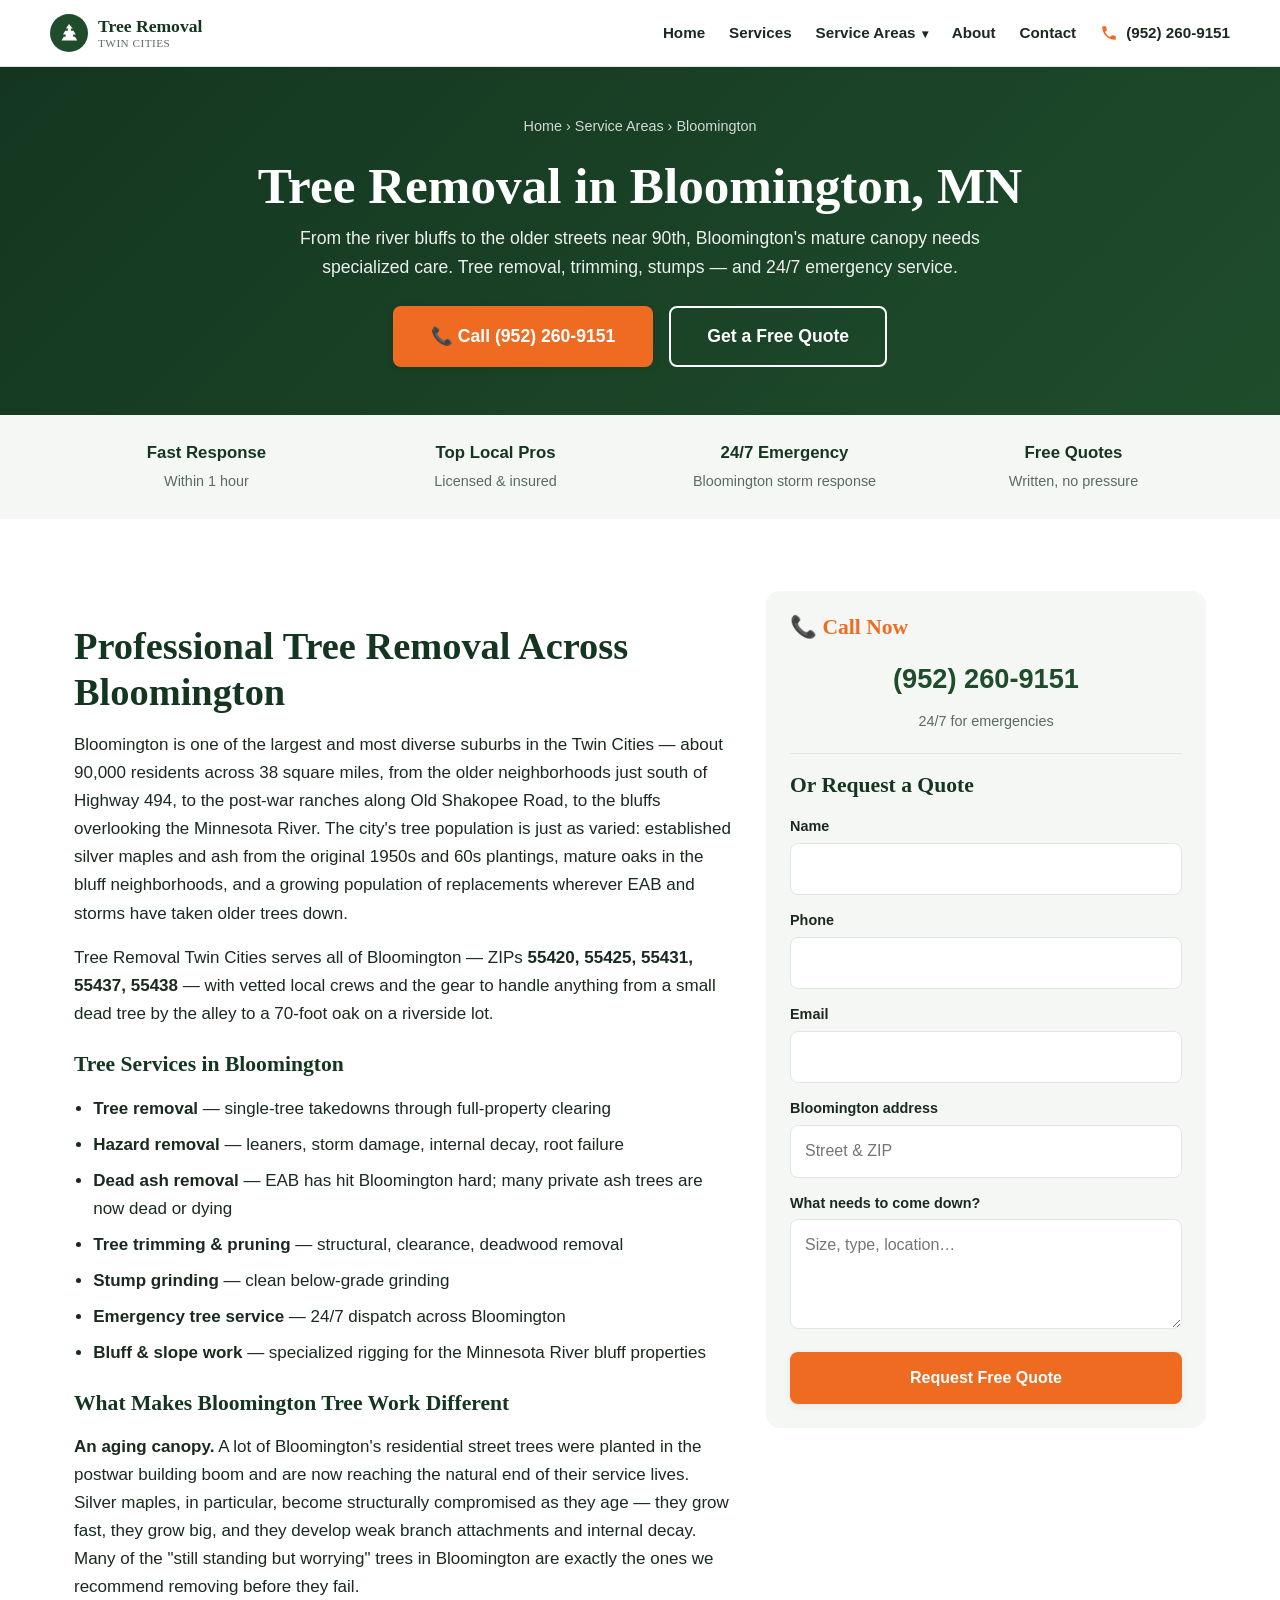
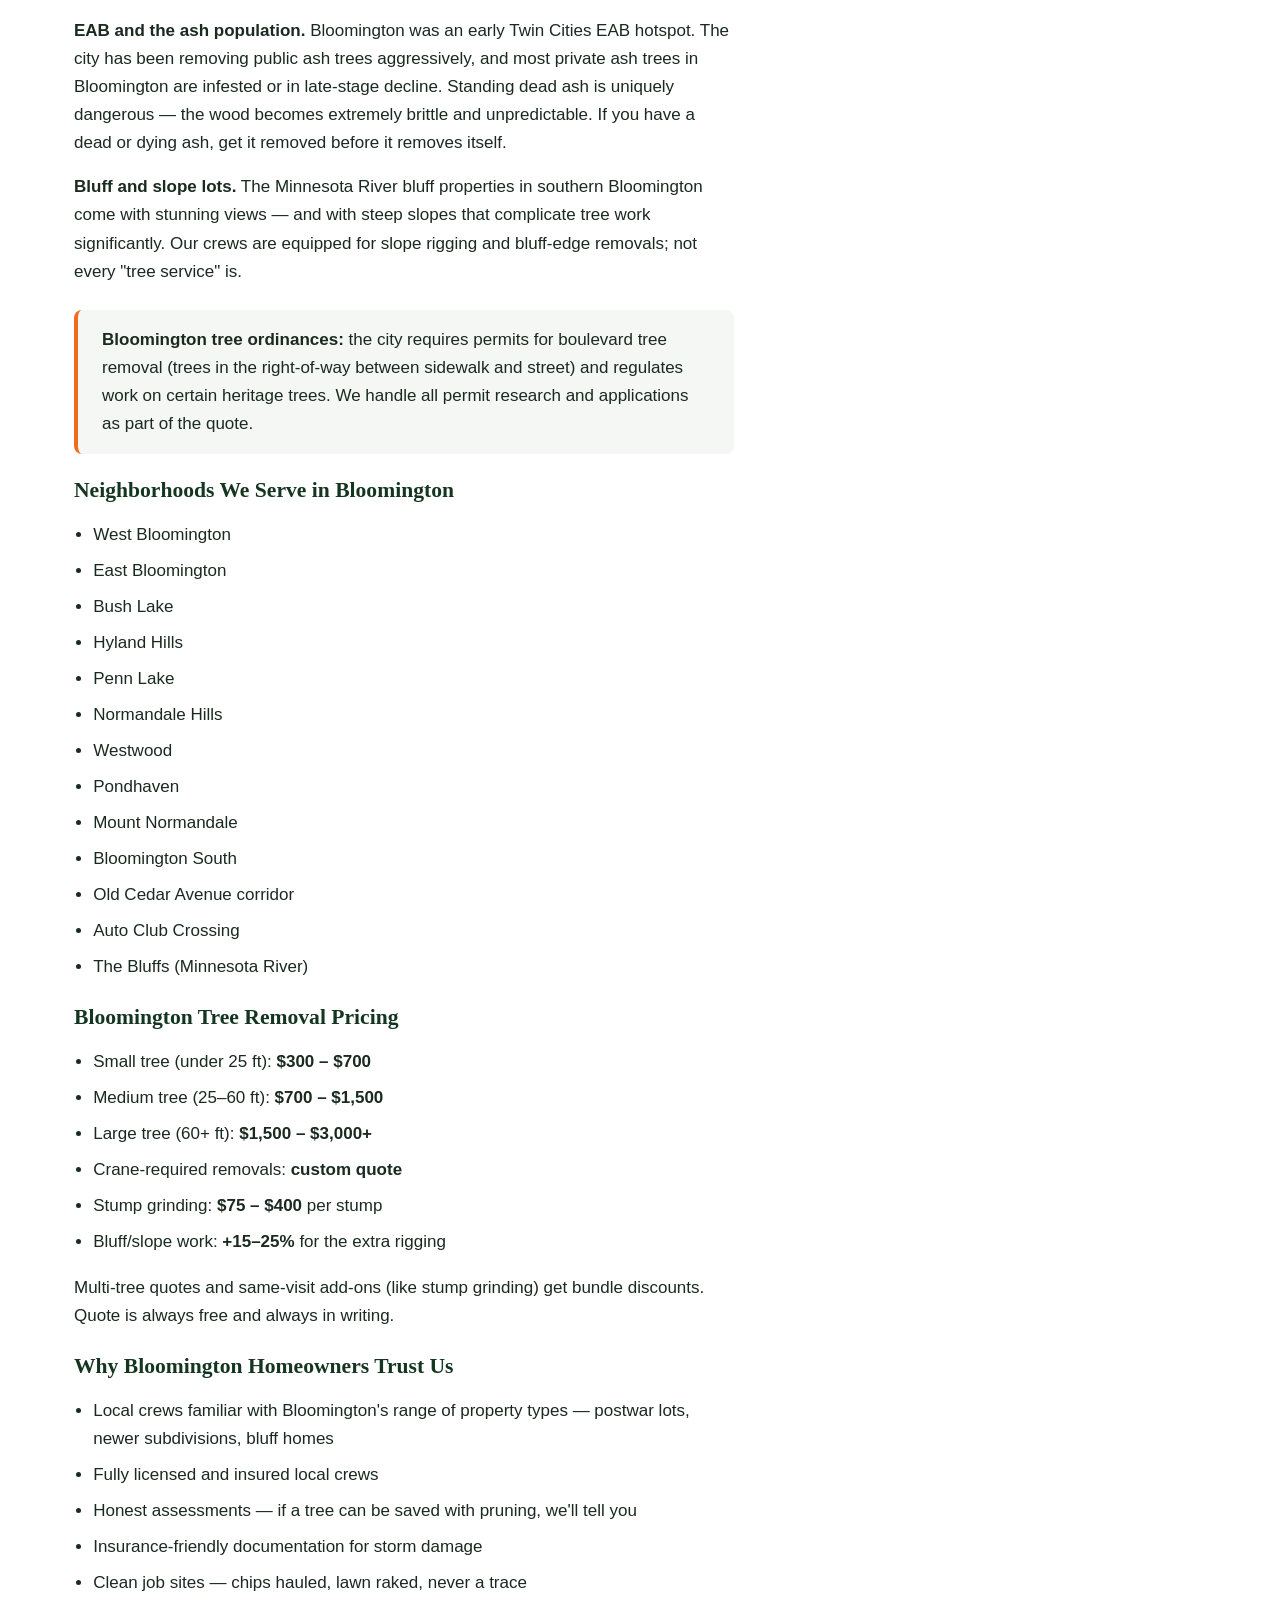
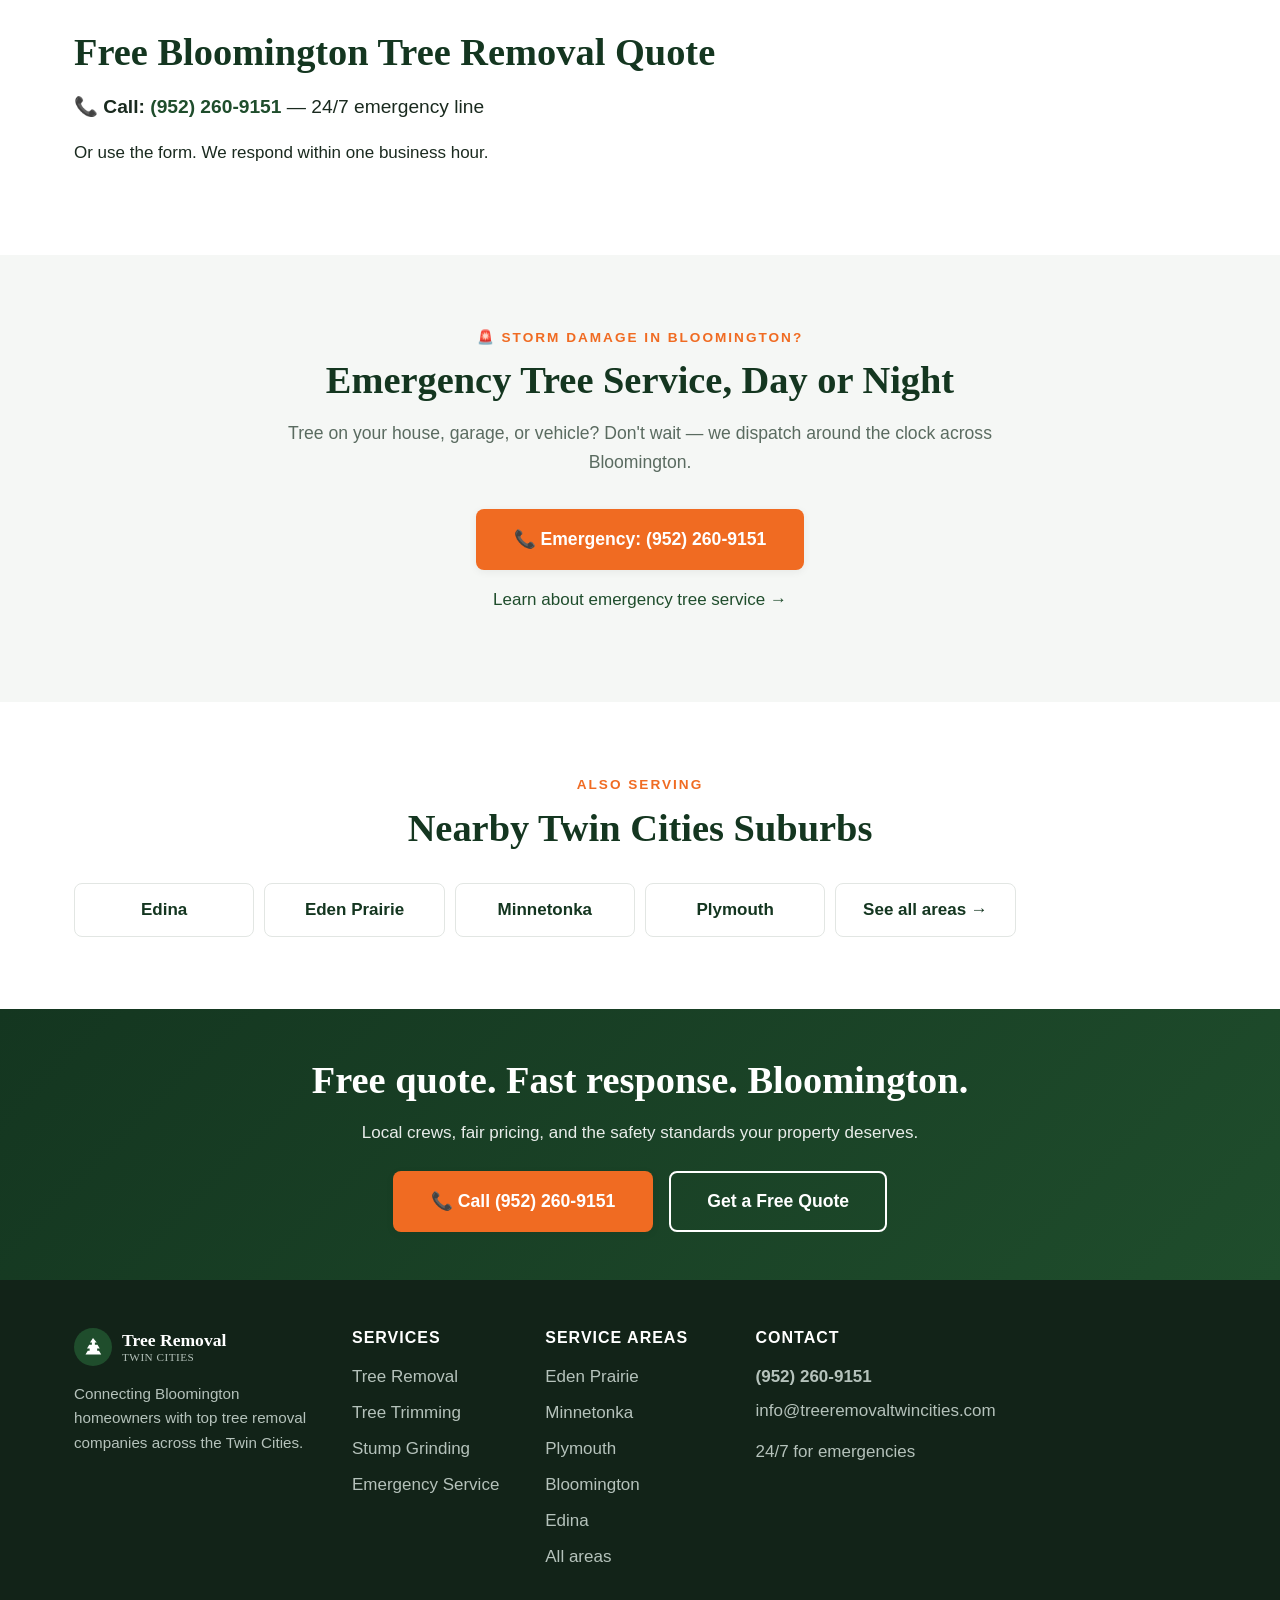
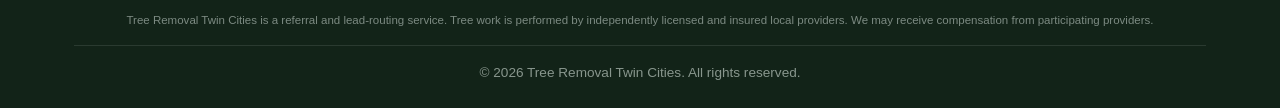
==== bloomington-tree-removal/index.html @ 9c68eae3 "Add files via upload" ====
<!DOCTYPE html>
<html lang="en">
<head>
<meta charset="UTF-8">
<meta name="viewport" content="width=device-width, initial-scale=1.0">
<title>Tree Removal Bloomington, MN | Top Local Pros | Free Quotes</title>
<meta name="description" content="Tree removal in Bloomington, MN. Mature canopy specialists serving West Bloomington, East Bloomington, and the river bluffs. 24/7 emergency. Free quotes (952) 260-9151.">
<link rel="canonical" href="https://treeremovaltwincities.com/bloomington-tree-removal/">
<meta name="theme-color" content="#1f4d2c">
<meta property="og:title" content="Tree Removal Bloomington, MN | Tree Removal Twin Cities">
<meta property="og:description" content="Bloomington tree removal, trimming, stump grinding. 24/7 emergency response. Free quotes.">
<meta property="og:type" content="website">
<meta property="og:url" content="https://treeremovaltwincities.com/bloomington-tree-removal/">
<link rel="icon" type="image/svg+xml" href="data:image/svg+xml,%3Csvg xmlns='http://www.w3.org/2000/svg' viewBox='0 0 32 32'%3E%3Crect width='32' height='32' rx='6' fill='%231f4d2c'/%3E%3Cpath fill='white' d='M16 5l-4 6h2v3h-3l-3 5h3v3h-2l-3 5h22l-3-5h-2v-3h3l-3-5h-3v-3h2z'/%3E%3C/svg%3E">
<link rel="stylesheet" href="../styles.css">
<script type="application/ld+json">
{
  "@context": "https://schema.org",
  "@type": "LocalBusiness",
  "name": "Tree Removal Twin Cities — Bloomington",
  "url": "https://treeremovaltwincities.com/bloomington-tree-removal/",
  "telephone": "+1-952-260-9151",
  "priceRange": "$$",
  "areaServed": { "@type": "City", "name": "Bloomington", "containedInPlace": { "@type": "State", "name": "Minnesota" } },
  "address": { "@type": "PostalAddress", "addressLocality": "Bloomington", "addressRegion": "MN", "addressCountry": "US" }
}
</script>
</head>
<body>

<header class="site-header">
  <div class="container header-inner">
    <a href="../index.html" class="logo">
      <span class="logo-mark" aria-hidden="true"><svg viewBox="0 0 32 32"><path d="M16 4l-4 6h2.5v3h-3.5l-3 5h3.5v3h-2.5l-3 5h21l-3-5h-2.5v-3h3.5l-3-5h-3.5v-3h2.5z"/></svg></span>
      <span class="logo-text">Tree Removal<br><small>TWIN CITIES</small></span>
    </a>
    <button class="nav-toggle" aria-label="Toggle menu" aria-expanded="false"><span></span><span></span><span></span></button>
    <nav class="main-nav" aria-label="Main">
      <ul>
        <li><a href="../index.html">Home</a></li>
        <li><a href="../services.html">Services</a></li>
        <li class="has-dropdown">
          <a href="../service-areas.html">Service Areas <span class="dropdown-arrow" aria-hidden="true">&#9662;</span></a>
          <ul class="dropdown-menu">
            <li><a href="../eden-prairie-tree-removal/">Eden Prairie</a></li>
            <li><a href="../minnetonka-tree-removal/">Minnetonka</a></li>
            <li><a href="../plymouth-tree-removal/">Plymouth</a></li>
            <li><a href="../bloomington-tree-removal/">Bloomington</a></li>
            <li><a href="../edina-tree-removal/">Edina</a></li>
            <li><a href="../service-areas.html">Greater Twin Cities &rsaquo;</a></li>
          </ul>
        </li>
        <li><a href="../about.html">About</a></li>
        <li><a href="../contact.html">Contact</a></li>
      </ul>
      <a href="tel:+19522609151" class="header-phone">
        <svg viewBox="0 0 24 24"><path d="M20 15.5c-1.25 0-2.45-.2-3.57-.57a1 1 0 0 0-1.02.24l-2.2 2.2a15.05 15.05 0 0 1-6.59-6.59l2.2-2.2a1 1 0 0 0 .25-1.02A11.36 11.36 0 0 1 8.5 4a1 1 0 0 0-1-1H4a1 1 0 0 0-1 1c0 9.39 7.61 17 17 17a1 1 0 0 0 1-1v-3.5a1 1 0 0 0-1-1z"/></svg>
        <span>(952) 260-9151</span>
      </a>
    </nav>
  </div>
</header>

<section class="page-hero">
  <div class="container">
    <nav class="breadcrumbs" aria-label="Breadcrumb">
      <a href="../index.html">Home</a> &rsaquo; <a href="../service-areas.html">Service Areas</a> &rsaquo; <span>Bloomington</span>
    </nav>
    <h1>Tree Removal in Bloomington, MN</h1>
    <p>From the river bluffs to the older streets near 90th, Bloomington's mature canopy needs specialized care. Tree removal, trimming, stumps — and 24/7 emergency service.</p>
    <div class="hero-ctas" style="justify-content:center;margin-top:1.5rem;">
      <a href="tel:+19522609151" class="btn btn-primary btn-lg">📞 Call (952) 260-9151</a>
      <a href="#quote" class="btn btn-outline btn-lg" style="color:#fff;border-color:#fff;">Get a Free Quote</a>
    </div>
  </div>
</section>

<section class="trust-strip">
  <div class="container">
    <div class="trust-item"><strong>Fast Response</strong><span>Within 1 hour</span></div>
    <div class="trust-item"><strong>Top Local Pros</strong><span>Licensed &amp; insured</span></div>
    <div class="trust-item"><strong>24/7 Emergency</strong><span>Bloomington storm response</span></div>
    <div class="trust-item"><strong>Free Quotes</strong><span>Written, no pressure</span></div>
  </div>
</section>

<section>
  <div class="container">
    <div class="split">
      <article class="prose">
        <h2>Professional Tree Removal Across Bloomington</h2>
        <p>Bloomington is one of the largest and most diverse suburbs in the Twin Cities — about 90,000 residents across 38 square miles, from the older neighborhoods just south of Highway 494, to the post-war ranches along Old Shakopee Road, to the bluffs overlooking the Minnesota River. The city's tree population is just as varied: established silver maples and ash from the original 1950s and 60s plantings, mature oaks in the bluff neighborhoods, and a growing population of replacements wherever EAB and storms have taken older trees down.</p>

        <p>Tree Removal Twin Cities serves all of Bloomington — ZIPs <strong>55420, 55425, 55431, 55437, 55438</strong> — with vetted local crews and the gear to handle anything from a small dead tree by the alley to a 70-foot oak on a riverside lot.</p>

        <h3>Tree Services in Bloomington</h3>
        <ul>
          <li><strong>Tree removal</strong> — single-tree takedowns through full-property clearing</li>
          <li><strong>Hazard removal</strong> — leaners, storm damage, internal decay, root failure</li>
          <li><strong>Dead ash removal</strong> — EAB has hit Bloomington hard; many private ash trees are now dead or dying</li>
          <li><strong>Tree trimming &amp; pruning</strong> — structural, clearance, deadwood removal</li>
          <li><strong>Stump grinding</strong> — clean below-grade grinding</li>
          <li><strong>Emergency tree service</strong> — 24/7 dispatch across Bloomington</li>
          <li><strong>Bluff &amp; slope work</strong> — specialized rigging for the Minnesota River bluff properties</li>
        </ul>

        <h3>What Makes Bloomington Tree Work Different</h3>
        <p><strong>An aging canopy.</strong> A lot of Bloomington's residential street trees were planted in the postwar building boom and are now reaching the natural end of their service lives. Silver maples, in particular, become structurally compromised as they age — they grow fast, they grow big, and they develop weak branch attachments and internal decay. Many of the "still standing but worrying" trees in Bloomington are exactly the ones we recommend removing before they fail.</p>

        <p><strong>EAB and the ash population.</strong> Bloomington was an early Twin Cities EAB hotspot. The city has been removing public ash trees aggressively, and most private ash trees in Bloomington are infested or in late-stage decline. Standing dead ash is uniquely dangerous — the wood becomes extremely brittle and unpredictable. If you have a dead or dying ash, get it removed before it removes itself.</p>

        <p><strong>Bluff and slope lots.</strong> The Minnesota River bluff properties in southern Bloomington come with stunning views — and with steep slopes that complicate tree work significantly. Our crews are equipped for slope rigging and bluff-edge removals; not every "tree service" is.</p>

        <div class="callout">
          <strong>Bloomington tree ordinances:</strong> the city requires permits for boulevard tree removal (trees in the right-of-way between sidewalk and street) and regulates work on certain heritage trees. We handle all permit research and applications as part of the quote.
        </div>

        <h3>Neighborhoods We Serve in Bloomington</h3>
        <ul>
          <li>West Bloomington</li>
          <li>East Bloomington</li>
          <li>Bush Lake</li>
          <li>Hyland Hills</li>
          <li>Penn Lake</li>
          <li>Normandale Hills</li>
          <li>Westwood</li>
          <li>Pondhaven</li>
          <li>Mount Normandale</li>
          <li>Bloomington South</li>
          <li>Old Cedar Avenue corridor</li>
          <li>Auto Club Crossing</li>
          <li>The Bluffs (Minnesota River)</li>
        </ul>

        <h3>Bloomington Tree Removal Pricing</h3>
        <ul>
          <li>Small tree (under 25 ft): <strong>$300 – $700</strong></li>
          <li>Medium tree (25–60 ft): <strong>$700 – $1,500</strong></li>
          <li>Large tree (60+ ft): <strong>$1,500 – $3,000+</strong></li>
          <li>Crane-required removals: <strong>custom quote</strong></li>
          <li>Stump grinding: <strong>$75 – $400</strong> per stump</li>
          <li>Bluff/slope work: <strong>+15–25%</strong> for the extra rigging</li>
        </ul>
        <p>Multi-tree quotes and same-visit add-ons (like stump grinding) get bundle discounts. Quote is always free and always in writing.</p>

        <h3>Why Bloomington Homeowners Trust Us</h3>
        <ul>
          <li>Local crews familiar with Bloomington's range of property types — postwar lots, newer subdivisions, bluff homes</li>
          <li>Fully licensed and insured local crews</li>
          <li>Honest assessments — if a tree can be saved with pruning, we'll tell you</li>
          <li>Insurance-friendly documentation for storm damage</li>
          <li>Clean job sites — chips hauled, lawn raked, never a trace</li>
        </ul>

        <h2>Free Bloomington Tree Removal Quote</h2>
        <p style="font-size:1.2rem;"><strong>📞 Call: <a href="tel:+19522609151">(952) 260-9151</a></strong> — 24/7 emergency line</p>
        <p>Or use the form. We respond within one business hour.</p>
      </article>

      <aside class="sidebar" id="quote">
        <h3 style="color:var(--color-accent);margin-top:0;">📞 Call Now</h3>
        <p style="font-size:1.7rem;font-weight:800;text-align:center;margin:0.5rem 0;"><a href="tel:+19522609151">(952) 260-9151</a></p>
        <p style="color:var(--color-text-muted);font-size:0.9rem;text-align:center;margin-bottom:1.2rem;">24/7 for emergencies</p>
        <hr style="border:none;border-top:1px solid var(--color-border);margin-bottom:1.2rem;">
        <h3>Or Request a Quote</h3>
        <form data-lead-form action="https://formspree.io/f/mykvgkoo" method="POST" novalidate>
          <input type="hidden" name="city" value="Bloomington">
          <input type="hidden" name="service_page" value="Bloomington Tree Removal">
          <div class="form-row"><label for="s-name">Name</label><input id="s-name" name="name" type="text" required></div>
          <div class="form-row"><label for="s-phone">Phone</label><input id="s-phone" name="phone" type="tel" required></div>
          <div class="form-row"><label for="s-email">Email</label><input id="s-email" name="email" type="email" required></div>
          <div class="form-row"><label for="s-address">Bloomington address</label><input id="s-address" name="address" type="text" placeholder="Street &amp; ZIP"></div>
          <div class="form-row"><label for="s-details">What needs to come down?</label><textarea id="s-details" name="details" placeholder="Size, type, location…"></textarea></div>
          <button type="submit" class="btn btn-primary" style="width:100%;">Request Free Quote</button>
        </form>
      </aside>
    </div>
  </div>
</section>

<section class="section-alt">
  <div class="container">
    <div class="section-head">
      <div class="eyebrow">🚨 Storm Damage in Bloomington?</div>
      <h2>Emergency Tree Service, Day or Night</h2>
      <p>Tree on your house, garage, or vehicle? Don't wait — we dispatch around the clock across Bloomington.</p>
    </div>
    <p class="text-center">
      <a href="tel:+19522609151" class="btn btn-primary btn-lg">📞 Emergency: (952) 260-9151</a>
    </p>
    <p class="text-center" style="margin-top:1rem;"><a href="../emergency-tree-service.html">Learn about emergency tree service →</a></p>
  </div>
</section>

<section>
  <div class="container">
    <div class="section-head">
      <div class="eyebrow">Also Serving</div>
      <h2>Nearby Twin Cities Suburbs</h2>
    </div>
    <ul class="areas-list">
      <li><a href="../edina-tree-removal/" style="color:inherit;text-decoration:none;display:block;">Edina</a></li>
      <li><a href="../eden-prairie-tree-removal/" style="color:inherit;text-decoration:none;display:block;">Eden Prairie</a></li>
      <li><a href="../minnetonka-tree-removal/" style="color:inherit;text-decoration:none;display:block;">Minnetonka</a></li>
      <li><a href="../plymouth-tree-removal/" style="color:inherit;text-decoration:none;display:block;">Plymouth</a></li>
      <li><a href="../service-areas.html" style="color:inherit;text-decoration:none;display:block;">See all areas →</a></li>
    </ul>
  </div>
</section>

<section class="cta-band">
  <div class="container">
    <h2>Free quote. Fast response. Bloomington.</h2>
    <p>Local crews, fair pricing, and the safety standards your property deserves.</p>
    <div class="hero-ctas" style="justify-content:center;">
      <a href="tel:+19522609151" class="btn btn-primary btn-lg">📞 Call (952) 260-9151</a>
      <a href="#quote" class="btn btn-outline btn-lg">Get a Free Quote</a>
    </div>
  </div>
</section>

<footer class="site-footer">
  <div class="container">
    <div class="footer-grid">
      <div>
        <a href="../index.html" class="logo">
          <span class="logo-mark" aria-hidden="true"><svg viewBox="0 0 32 32" style="width:24px;height:24px;fill:white;"><path d="M16 4l-4 6h2.5v3h-3.5l-3 5h3.5v3h-2.5l-3 5h21l-3-5h-2.5v-3h3.5l-3-5h-3.5v-3h2.5z"/></svg></span>
          <span class="logo-text">Tree Removal<br><small>TWIN CITIES</small></span>
        </a>
        <p class="footer-about">Connecting Bloomington homeowners with top tree removal companies across the Twin Cities.</p>
      </div>
      <div>
        <h4>Services</h4>
        <ul>
          <li><a href="../tree-removal.html">Tree Removal</a></li>
          <li><a href="../tree-trimming.html">Tree Trimming</a></li>
          <li><a href="../stump-grinding.html">Stump Grinding</a></li>
          <li><a href="../emergency-tree-service.html">Emergency Service</a></li>
        </ul>
      </div>
      <div>
        <h4>Service Areas</h4>
        <ul>
          <li><a href="../eden-prairie-tree-removal/">Eden Prairie</a></li>
          <li><a href="../minnetonka-tree-removal/">Minnetonka</a></li>
          <li><a href="../plymouth-tree-removal/">Plymouth</a></li>
          <li><a href="../bloomington-tree-removal/">Bloomington</a></li>
          <li><a href="../edina-tree-removal/">Edina</a></li>
          <li><a href="../service-areas.html">All areas</a></li>
        </ul>
      </div>
      <div class="footer-contact">
        <h4>Contact</h4>
        <a href="tel:+19522609151"><strong>(952) 260-9151</strong></a>
        <a href="mailto:info@treeremovaltwincities.com">info@treeremovaltwincities.com</a>
        <p style="margin-top:0.8rem;">24/7 for emergencies</p>
      </div>
    </div>
    <p style="font-size:0.72rem;color:#7c8a82;text-align:center;margin:0.5rem 0 1rem;line-height:1.5;padding:0 1rem;">Tree Removal Twin Cities is a referral and lead-routing service. Tree work is performed by independently licensed and insured local providers. We may receive compensation from participating providers.</p>
    <div class="footer-bottom">&copy; <span data-current-year></span> Tree Removal Twin Cities. All rights reserved.</div>
  </div>
</footer>

<script src="../script.js"></script>
</body>
</html>
---- styles.css ----
/* =========================================================
   Tree Removal Twin Cities — Master Stylesheet
   Mobile-first, no framework, beginner-friendly to edit
   ========================================================= */

/* ---------- 1. Design Tokens (change colors here) ---------- */
:root {
  /* Brand colors */
  --color-primary: #1f4d2c;          /* deep forest green */
  --color-primary-dark: #143620;
  --color-primary-light: #2d6a3e;
  --color-accent: #f06b22;           /* orange CTA — high-converting */
  --color-accent-dark: #d4541a;
  --color-gold: #d4a017;             /* trust / award accent */

  /* Neutrals */
  --color-bg: #ffffff;
  --color-bg-alt: #f5f7f5;
  --color-bg-dark: #122318;
  --color-text: #1a2a1f;
  --color-text-muted: #5a6b60;
  --color-border: #e2e6e3;

  /* Typography */
  --font-heading: "Georgia", "Times New Roman", serif;
  --font-body: -apple-system, BlinkMacSystemFont, "Segoe UI", Roboto, "Helvetica Neue", Arial, sans-serif;

  /* Layout */
  --container-max: 1180px;
  --radius: 8px;
  --radius-lg: 14px;
  --shadow-sm: 0 2px 8px rgba(0,0,0,0.06);
  --shadow-md: 0 6px 20px rgba(0,0,0,0.10);
  --shadow-lg: 0 12px 40px rgba(0,0,0,0.15);

  /* Spacing scale */
  --space-1: 0.5rem;
  --space-2: 1rem;
  --space-3: 1.5rem;
  --space-4: 2rem;
  --space-5: 3rem;
  --space-6: 4.5rem;
  --space-7: 6rem;
}

/* ---------- 2. Reset / base ---------- */
*, *::before, *::after { box-sizing: border-box; }
html { scroll-behavior: smooth; }
body {
  margin: 0;
  font-family: var(--font-body);
  font-size: 17px;
  line-height: 1.65;
  color: var(--color-text);
  background: var(--color-bg);
  -webkit-font-smoothing: antialiased;
}
img { max-width: 100%; height: auto; display: block; }
a { color: var(--color-primary); text-decoration: none; }
a:hover { color: var(--color-accent); }
h1, h2, h3, h4 {
  font-family: var(--font-heading);
  font-weight: 700;
  line-height: 1.2;
  color: var(--color-primary-dark);
  margin: 0 0 var(--space-2);
}
h1 { font-size: clamp(2rem, 4.5vw, 3.2rem); }
h2 { font-size: clamp(1.7rem, 3.5vw, 2.4rem); }
h3 { font-size: 1.35rem; }
h4 { font-size: 1.1rem; }
p { margin: 0 0 var(--space-2); }
.container { max-width: var(--container-max); margin: 0 auto; padding: 0 var(--space-3); }
section { padding: var(--space-6) 0; }

/* ---------- 3. Buttons ---------- */
.btn {
  display: inline-block;
  padding: 14px 28px;
  border-radius: var(--radius);
  font-weight: 700;
  font-size: 1rem;
  text-decoration: none;
  cursor: pointer;
  border: 2px solid transparent;
  transition: transform .15s ease, box-shadow .2s ease, background .2s;
  text-align: center;
  line-height: 1.2;
}
.btn-primary {
  background: var(--color-accent);
  color: #fff;
  box-shadow: var(--shadow-sm);
}
.btn-primary:hover { background: var(--color-accent-dark); color: #fff; transform: translateY(-2px); box-shadow: var(--shadow-md); }
.btn-secondary {
  background: var(--color-primary);
  color: #fff;
}
.btn-secondary:hover { background: var(--color-primary-dark); color: #fff; transform: translateY(-2px); }
.btn-outline {
  background: transparent;
  color: var(--color-primary);
  border-color: var(--color-primary);
}
.btn-outline:hover { background: var(--color-primary); color: #fff; }
.btn-lg { padding: 18px 36px; font-size: 1.1rem; }

/* ---------- 4. Header / Navigation ---------- */
.site-header {
  position: sticky;
  top: 0;
  z-index: 100;
  background: #fff;
  border-bottom: 1px solid var(--color-border);
  box-shadow: 0 2px 6px rgba(0,0,0,0.04);
}
.header-inner {
  display: flex;
  align-items: center;
  justify-content: space-between;
  padding: 14px 0;
  gap: var(--space-3);
}
.logo {
  display: flex;
  align-items: center;
  gap: 10px;
  font-family: var(--font-heading);
  font-weight: 800;
  font-size: 1.25rem;
  color: var(--color-primary-dark);
  line-height: 1.1;
}
.logo:hover { color: var(--color-primary-dark); }
.logo-mark {
  width: 38px; height: 38px;
  border-radius: 50%;
  background: var(--color-primary);
  display: grid;
  place-items: center;
  flex-shrink: 0;
}
.logo-mark svg { width: 24px; height: 24px; fill: #fff; }
.logo-text { font-size: 1.1rem; }
.logo-text small { display: block; font-size: 0.7rem; font-weight: 500; color: var(--color-text-muted); letter-spacing: 0.5px; }

.main-nav { display: flex; align-items: center; gap: var(--space-3); }
.main-nav > ul {
  list-style: none;
  display: flex;
  gap: var(--space-3);
  margin: 0; padding: 0;
  align-items: center;
}
.main-nav a {
  color: var(--color-text);
  font-weight: 600;
  font-size: 0.95rem;
}
.main-nav a:hover { color: var(--color-accent); }

/* Dropdown menu */
.main-nav .has-dropdown {
  position: relative;
}
.main-nav .has-dropdown > a .dropdown-arrow {
  font-size: 0.75rem;
  margin-left: 2px;
  display: inline-block;
  transition: transform .2s;
}
.main-nav .dropdown-menu {
  position: absolute;
  top: 100%;
  left: -12px;
  background: #fff;
  box-shadow: var(--shadow-md);
  border-radius: var(--radius);
  border: 1px solid var(--color-border);
  min-width: 220px;
  padding: 8px 0;
  list-style: none;
  margin: 6px 0 0;
  display: none;
  z-index: 200;
  flex-direction: column;
  gap: 0;
}
.main-nav .has-dropdown:hover > .dropdown-menu,
.main-nav .has-dropdown:focus-within > .dropdown-menu {
  display: flex;
}
.main-nav .has-dropdown:hover > a .dropdown-arrow {
  transform: rotate(180deg);
}
.main-nav .dropdown-menu li {
  padding: 0;
  border-bottom: 1px solid var(--color-border);
}
.main-nav .dropdown-menu li:last-child {
  border-bottom: none;
}
.main-nav .dropdown-menu a {
  display: block;
  padding: 10px 18px;
  font-weight: 500;
  white-space: nowrap;
  color: var(--color-text);
}
.main-nav .dropdown-menu a:hover {
  background: var(--color-bg-alt);
  color: var(--color-primary);
}
.main-nav .dropdown-menu li:last-child a {
  font-weight: 600;
  color: var(--color-primary);
  background: var(--color-bg-alt);
}
.header-phone {
  display: flex;
  align-items: center;
  gap: 8px;
  font-weight: 700;
  font-size: 1.05rem;
  color: var(--color-primary-dark);
  white-space: nowrap;
}
.header-phone svg { width: 18px; height: 18px; fill: var(--color-accent); }

.nav-toggle {
  display: none;
  background: none;
  border: 0;
  cursor: pointer;
  padding: 8px;
}
.nav-toggle span {
  display: block;
  width: 26px; height: 3px;
  background: var(--color-primary-dark);
  margin: 5px 0;
  border-radius: 2px;
  transition: transform .2s, opacity .2s;
}

/* ---------- 5. Hero ---------- */
.hero {
  position: relative;
  background:
    linear-gradient(135deg, rgba(20,54,32,0.85), rgba(31,77,44,0.75)),
    linear-gradient(180deg, #2d6a3e 0%, #1f4d2c 100%);
  color: #fff;
  padding: var(--space-7) 0 var(--space-6);
  overflow: hidden;
}
.hero::before {
  content: "";
  position: absolute; inset: 0;
  background-image:
    radial-gradient(circle at 20% 30%, rgba(255,255,255,0.06) 0, transparent 40%),
    radial-gradient(circle at 80% 70%, rgba(255,255,255,0.06) 0, transparent 40%);
  pointer-events: none;
}
.hero-inner {
  position: relative;
  display: grid;
  grid-template-columns: 1fr;
  gap: var(--space-5);
  align-items: center;
}
.hero h1 {
  color: #fff;
  font-size: clamp(2.1rem, 5vw, 3.4rem);
  margin-bottom: var(--space-2);
}
.hero p.lede {
  font-size: 1.2rem;
  max-width: 560px;
  color: rgba(255,255,255,0.92);
  margin-bottom: var(--space-3);
}
.hero-ctas {
  display: flex;
  flex-wrap: wrap;
  gap: var(--space-2);
  margin-top: var(--space-3);
}
.hero-trust {
  display: flex;
  flex-wrap: wrap;
  gap: var(--space-3);
  margin-top: var(--space-4);
  font-size: 0.95rem;
  color: rgba(255,255,255,0.9);
}
.hero-trust span {
  display: inline-flex; align-items: center; gap: 6px;
}
.hero-trust span::before {
  content: "✓";
  color: var(--color-gold);
  font-weight: 900;
}

/* Hero quote card (right side on desktop) */
.quote-card {
  background: #fff;
  color: var(--color-text);
  border-radius: var(--radius-lg);
  padding: var(--space-3);
  box-shadow: var(--shadow-lg);
}
.quote-card h2 {
  font-size: 1.4rem;
  margin: 0 0 6px;
}
.quote-card p { color: var(--color-text-muted); margin-bottom: var(--space-2); font-size: 0.95rem; }

/* ---------- 6. Forms ---------- */
.form-row { margin-bottom: 14px; }
.form-row label {
  display: block;
  font-weight: 600;
  margin-bottom: 4px;
  font-size: 0.9rem;
  color: var(--color-text);
}
.form-row input,
.form-row select,
.form-row textarea {
  width: 100%;
  padding: 12px 14px;
  border: 1.5px solid var(--color-border);
  border-radius: var(--radius);
  font: inherit;
  font-size: 1rem;
  background: #fff;
  transition: border-color .15s;
}
.form-row input:focus,
.form-row select:focus,
.form-row textarea:focus {
  outline: none;
  border-color: var(--color-primary);
  box-shadow: 0 0 0 3px rgba(31,77,44,0.12);
}
.form-row textarea { min-height: 110px; resize: vertical; }
.form-row .helper { font-size: 0.82rem; color: var(--color-text-muted); margin-top: 4px; }
.form-grid-2 { display: grid; grid-template-columns: 1fr 1fr; gap: var(--space-2); }
.form-disclaimer { font-size: 0.8rem; color: var(--color-text-muted); margin-top: 10px; }

/* ---------- 7. Trust strip ---------- */
.trust-strip {
  background: var(--color-bg-alt);
  padding: var(--space-3) 0;
}
.trust-strip .container {
  display: flex; flex-wrap: wrap; justify-content: space-around;
  gap: var(--space-3); text-align: center;
}
.trust-item { flex: 1 1 180px; }
.trust-item strong { display: block; color: var(--color-primary-dark); font-size: 1.05rem; }
.trust-item span { color: var(--color-text-muted); font-size: 0.9rem; }

/* ---------- 8. Sections (services / why / steps) ---------- */
.section-head { text-align: center; max-width: 720px; margin: 0 auto var(--space-4); }
.section-head .eyebrow {
  text-transform: uppercase;
  letter-spacing: 2px;
  font-weight: 700;
  font-size: 0.85rem;
  color: var(--color-accent);
  margin-bottom: 8px;
}
.section-head p { color: var(--color-text-muted); font-size: 1.1rem; }

/* Service cards */
.cards-grid {
  display: grid;
  grid-template-columns: repeat(auto-fit, minmax(240px, 1fr));
  gap: var(--space-3);
}
.card {
  background: #fff;
  border: 1px solid var(--color-border);
  border-radius: var(--radius-lg);
  padding: var(--space-3);
  transition: transform .2s, box-shadow .2s, border-color .2s;
  display: flex; flex-direction: column;
}
.card:hover {
  transform: translateY(-4px);
  box-shadow: var(--shadow-md);
  border-color: var(--color-primary-light);
}
.card-icon {
  width: 56px; height: 56px;
  border-radius: 12px;
  background: var(--color-bg-alt);
  display: grid; place-items: center;
  margin-bottom: var(--space-2);
}
.card-icon svg { width: 30px; height: 30px; fill: var(--color-primary); }
.card h3 { margin-bottom: 8px; }
.card p { color: var(--color-text-muted); flex: 1; margin-bottom: var(--space-2); }
.card a.card-link {
  font-weight: 700;
  color: var(--color-primary);
  display: inline-flex; align-items: center; gap: 4px;
}
.card a.card-link::after { content: "→"; transition: transform .2s; }
.card a.card-link:hover::after { transform: translateX(4px); }

/* Why-us list */
.why-grid {
  display: grid;
  grid-template-columns: repeat(auto-fit, minmax(260px, 1fr));
  gap: var(--space-3);
}
.why-item { padding: var(--space-2); }
.why-item .why-num {
  font-family: var(--font-heading);
  font-size: 2.2rem;
  font-weight: 800;
  color: var(--color-accent);
  display: block;
  line-height: 1;
  margin-bottom: 8px;
}
.why-item h3 { font-size: 1.15rem; margin-bottom: 6px; }
.why-item p { color: var(--color-text-muted); font-size: 0.95rem; margin: 0; }

/* Step-by-step process */
.steps {
  display: grid;
  grid-template-columns: repeat(auto-fit, minmax(220px, 1fr));
  gap: var(--space-3);
  counter-reset: step;
}
.step {
  text-align: center;
  padding: var(--space-2);
  position: relative;
}
.step::before {
  counter-increment: step;
  content: counter(step);
  display: grid; place-items: center;
  width: 56px; height: 56px;
  background: var(--color-primary);
  color: #fff;
  border-radius: 50%;
  font-size: 1.4rem;
  font-weight: 800;
  margin: 0 auto var(--space-2);
  font-family: var(--font-heading);
}
.step h3 { font-size: 1.1rem; }
.step p { color: var(--color-text-muted); font-size: 0.95rem; }

/* ---------- 9. Section variants ---------- */
.section-alt { background: var(--color-bg-alt); }
.section-dark {
  background: var(--color-bg-dark);
  color: #d2dbd5;
}
.section-dark h1,
.section-dark h2,
.section-dark h3 { color: #fff; }
.section-dark a { color: #fff; }

/* CTA band */
.cta-band {
  background: linear-gradient(135deg, var(--color-primary-dark), var(--color-primary));
  color: #fff;
  padding: var(--space-5) 0;
  text-align: center;
}
.cta-band h2 { color: #fff; }
.cta-band p { color: rgba(255,255,255,0.9); max-width: 600px; margin: 0 auto var(--space-3); }
.cta-band .btn-primary { background: var(--color-accent); }
.cta-band .btn-outline { color: #fff; border-color: #fff; }
.cta-band .btn-outline:hover { background: #fff; color: var(--color-primary-dark); }

/* ---------- 10. Service Areas ---------- */
.areas-list {
  display: grid;
  grid-template-columns: repeat(auto-fill, minmax(180px, 1fr));
  gap: 10px;
  list-style: none;
  padding: 0;
  margin: 0;
}
.areas-list li {
  background: #fff;
  border: 1px solid var(--color-border);
  border-radius: var(--radius);
  padding: 12px 16px;
  text-align: center;
  font-weight: 600;
  color: var(--color-primary-dark);
  transition: border-color .15s, transform .15s;
}
.areas-list li:hover { border-color: var(--color-primary); transform: translateY(-2px); }

/* ---------- 11. Testimonials ---------- */
.testimonials-grid {
  display: grid;
  grid-template-columns: repeat(auto-fit, minmax(280px, 1fr));
  gap: var(--space-3);
}
.testimonial {
  background: #fff;
  border-radius: var(--radius-lg);
  padding: var(--space-3);
  border: 1px solid var(--color-border);
}
.testimonial .stars { color: var(--color-gold); margin-bottom: 8px; font-size: 1.05rem; }
.testimonial blockquote {
  margin: 0 0 var(--space-2);
  font-style: italic;
  color: var(--color-text);
  font-size: 1.02rem;
}
.testimonial cite {
  font-style: normal;
  font-weight: 700;
  color: var(--color-primary-dark);
}
.testimonial cite small { display: block; color: var(--color-text-muted); font-weight: 500; font-size: 0.85rem; }

/* ---------- 12. FAQ ---------- */
.faq-list { max-width: 800px; margin: 0 auto; }
.faq-item {
  border-bottom: 1px solid var(--color-border);
  padding: var(--space-2) 0;
}
.faq-item summary {
  font-weight: 700;
  font-size: 1.08rem;
  color: var(--color-primary-dark);
  cursor: pointer;
  padding: 8px 0;
  list-style: none;
  display: flex;
  justify-content: space-between;
  align-items: center;
  gap: var(--space-2);
}
.faq-item summary::-webkit-details-marker { display: none; }
.faq-item summary::after {
  content: "+";
  font-size: 1.6rem;
  color: var(--color-accent);
  transition: transform .2s;
}
.faq-item[open] summary::after { transform: rotate(45deg); }
.faq-item p { padding: 8px 0 0; color: var(--color-text); margin: 0; }

/* ---------- 13. Footer ---------- */
.site-footer {
  background: var(--color-bg-dark);
  color: #b5c2bb;
  padding: var(--space-5) 0 var(--space-3);
}
.footer-grid {
  display: grid;
  grid-template-columns: 1.5fr 1fr 1.1fr 1fr 1.1fr;
  gap: var(--space-3);
  margin-bottom: var(--space-4);
}
.site-footer h4 {
  color: #fff;
  font-family: var(--font-body);
  font-size: 1rem;
  text-transform: uppercase;
  letter-spacing: 1px;
  margin-bottom: var(--space-2);
}
.site-footer ul { list-style: none; padding: 0; margin: 0; }
.site-footer li { margin-bottom: 8px; }
.site-footer a { color: #b5c2bb; }
.site-footer a:hover { color: #fff; }
.site-footer .logo { color: #fff; margin-bottom: var(--space-2); }
.site-footer .logo small { color: #b5c2bb; }
.site-footer .footer-about { font-size: 0.95rem; line-height: 1.6; }
.footer-contact a { display: block; margin-bottom: 6px; }
.footer-bottom {
  border-top: 1px solid #2a3a30;
  padding-top: var(--space-2);
  text-align: center;
  font-size: 0.85rem;
  color: #88968d;
}
.footer-bottom a { color: #b5c2bb; }

/* ---------- 14. Page hero (interior pages) ---------- */
.page-hero {
  background: linear-gradient(135deg, var(--color-primary-dark), var(--color-primary));
  color: #fff;
  padding: var(--space-5) 0;
  text-align: center;
}
.page-hero h1 { color: #fff; margin-bottom: 8px; }
.page-hero p { color: rgba(255,255,255,0.92); font-size: 1.1rem; max-width: 700px; margin: 0 auto; }
.breadcrumbs {
  font-size: 0.9rem;
  color: rgba(255,255,255,0.8);
  margin-bottom: var(--space-2);
}
.breadcrumbs a { color: rgba(255,255,255,0.8); }
.breadcrumbs a:hover { color: #fff; }

/* ---------- 15. Content / prose pages ---------- */
.prose {
  max-width: 760px;
  margin: 0 auto;
}
.prose h2 { margin-top: var(--space-4); }
.prose h3 { margin-top: var(--space-3); color: var(--color-primary-dark); }
.prose ul { padding-left: 1.2rem; }
.prose li { margin-bottom: 8px; }
.prose .callout {
  background: var(--color-bg-alt);
  border-left: 4px solid var(--color-accent);
  padding: var(--space-2) var(--space-3);
  border-radius: var(--radius);
  margin: var(--space-3) 0;
}

/* Two-column layout for service pages */
.split {
  display: grid;
  grid-template-columns: 1.5fr 1fr;
  gap: var(--space-4);
  align-items: start;
}
.sidebar {
  background: var(--color-bg-alt);
  border-radius: var(--radius-lg);
  padding: var(--space-3);
  position: sticky;
  top: 90px;
}
.sidebar h3 { color: var(--color-primary-dark); margin-top: 0; }

/* ---------- 16. Mobile adjustments ---------- */
@media (min-width: 900px) {
  .hero-inner { grid-template-columns: 1.2fr 1fr; }
}
@media (max-width: 900px) {
  .nav-toggle { display: block; }
  .main-nav { display: none; }
  .main-nav.is-open {
    display: flex;
    position: absolute;
    top: 100%;
    left: 0; right: 0;
    background: #fff;
    flex-direction: column;
    align-items: stretch;
    padding: var(--space-2) var(--space-3) var(--space-3);
    box-shadow: var(--shadow-md);
    gap: var(--space-2);
    border-top: 1px solid var(--color-border);
  }
  .main-nav.is-open > ul {
    flex-direction: column;
    gap: 0;
    width: 100%;
  }
  .main-nav.is-open > ul > li {
    padding: 10px 0;
    border-bottom: 1px solid var(--color-border);
  }
  .main-nav.is-open a { display: block; font-size: 1.05rem; }
  /* Mobile: show dropdown inline (no positioning), no shadow */
  .main-nav.is-open .has-dropdown .dropdown-menu {
    position: static;
    display: flex;
    box-shadow: none;
    border: none;
    border-radius: 0;
    padding: 6px 0 0 14px;
    margin: 6px 0 0;
    min-width: 0;
    background: transparent;
  }
  .main-nav.is-open .has-dropdown .dropdown-menu li {
    border-bottom: none;
    padding: 4px 0;
  }
  .main-nav.is-open .has-dropdown .dropdown-menu a {
    padding: 6px 0;
    font-size: 0.98rem;
  }
  .main-nav.is-open .has-dropdown .dropdown-menu li:last-child a {
    background: transparent;
  }
  .main-nav.is-open .has-dropdown > a .dropdown-arrow {
    display: none;
  }
  .header-phone { font-size: 0.95rem; }
  .footer-grid { grid-template-columns: 1fr 1fr; }
  .split { grid-template-columns: 1fr; }
  .sidebar { position: static; }
}
@media (max-width: 560px) {
  section { padding: var(--space-5) 0; }
  .footer-grid { grid-template-columns: 1fr; }
  .form-grid-2 { grid-template-columns: 1fr; }
  .header-phone span { display: none; }
  .header-phone::after { content: "Call"; font-size: 0.95rem; }
  .btn { padding: 13px 22px; font-size: 0.95rem; }
}

/* ---------- 17. Utility ---------- */
.text-center { text-align: center; }
.mt-3 { margin-top: var(--space-3); }
.mt-4 { margin-top: var(--space-4); }
.mb-0 { margin-bottom: 0; }
.sr-only {
  position: absolute; width: 1px; height: 1px;
  padding: 0; margin: -1px; overflow: hidden;
  clip: rect(0,0,0,0); white-space: nowrap; border: 0;
}
.success-msg {
  background: #e7f5ec;
  border: 1.5px solid #2d6a3e;
  color: #143620;
  padding: var(--space-2) var(--space-3);
  border-radius: var(--radius);
  margin-bottom: var(--space-2);
}
.error-msg {
  background: #fdecea;
  border: 1.5px solid #d4541a;
  color: #5a1f10;
  padding: var(--space-2) var(--space-3);
  border-radius: var(--radius);
  margin-bottom: var(--space-2);
}
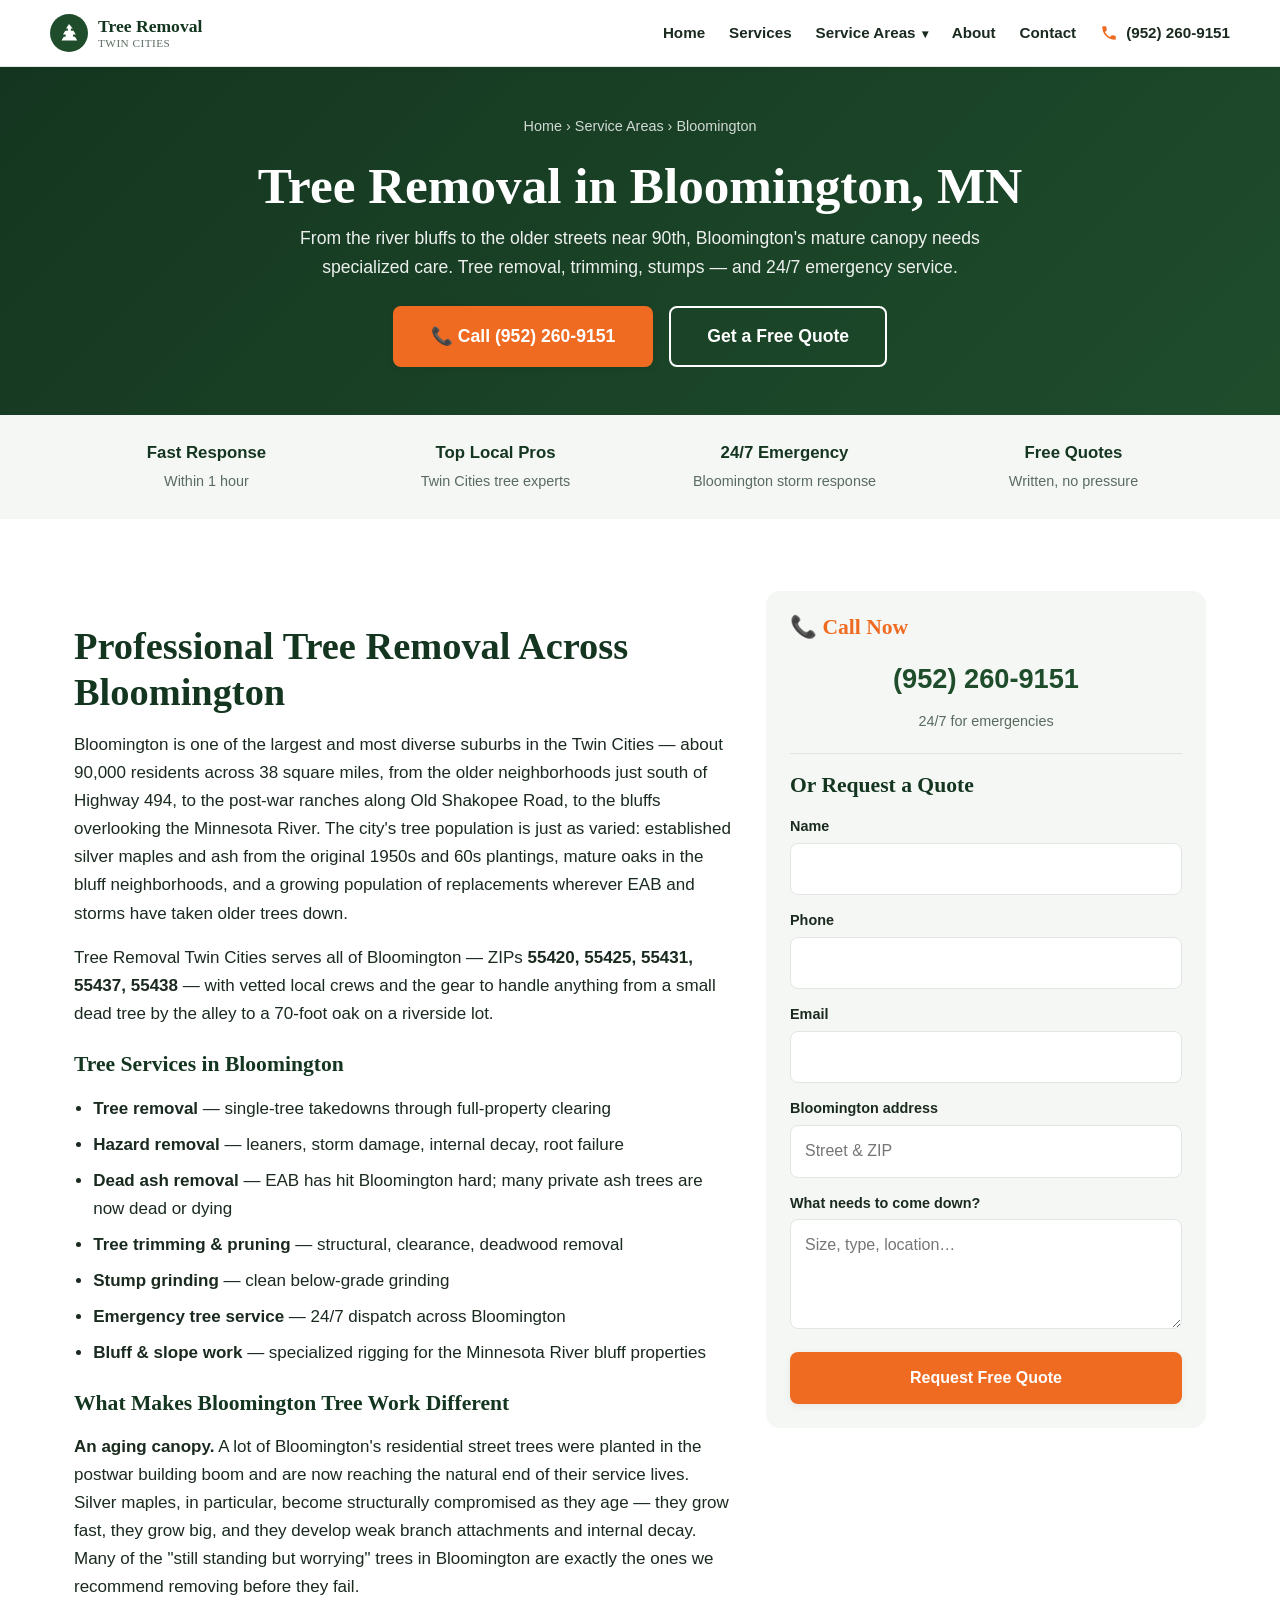
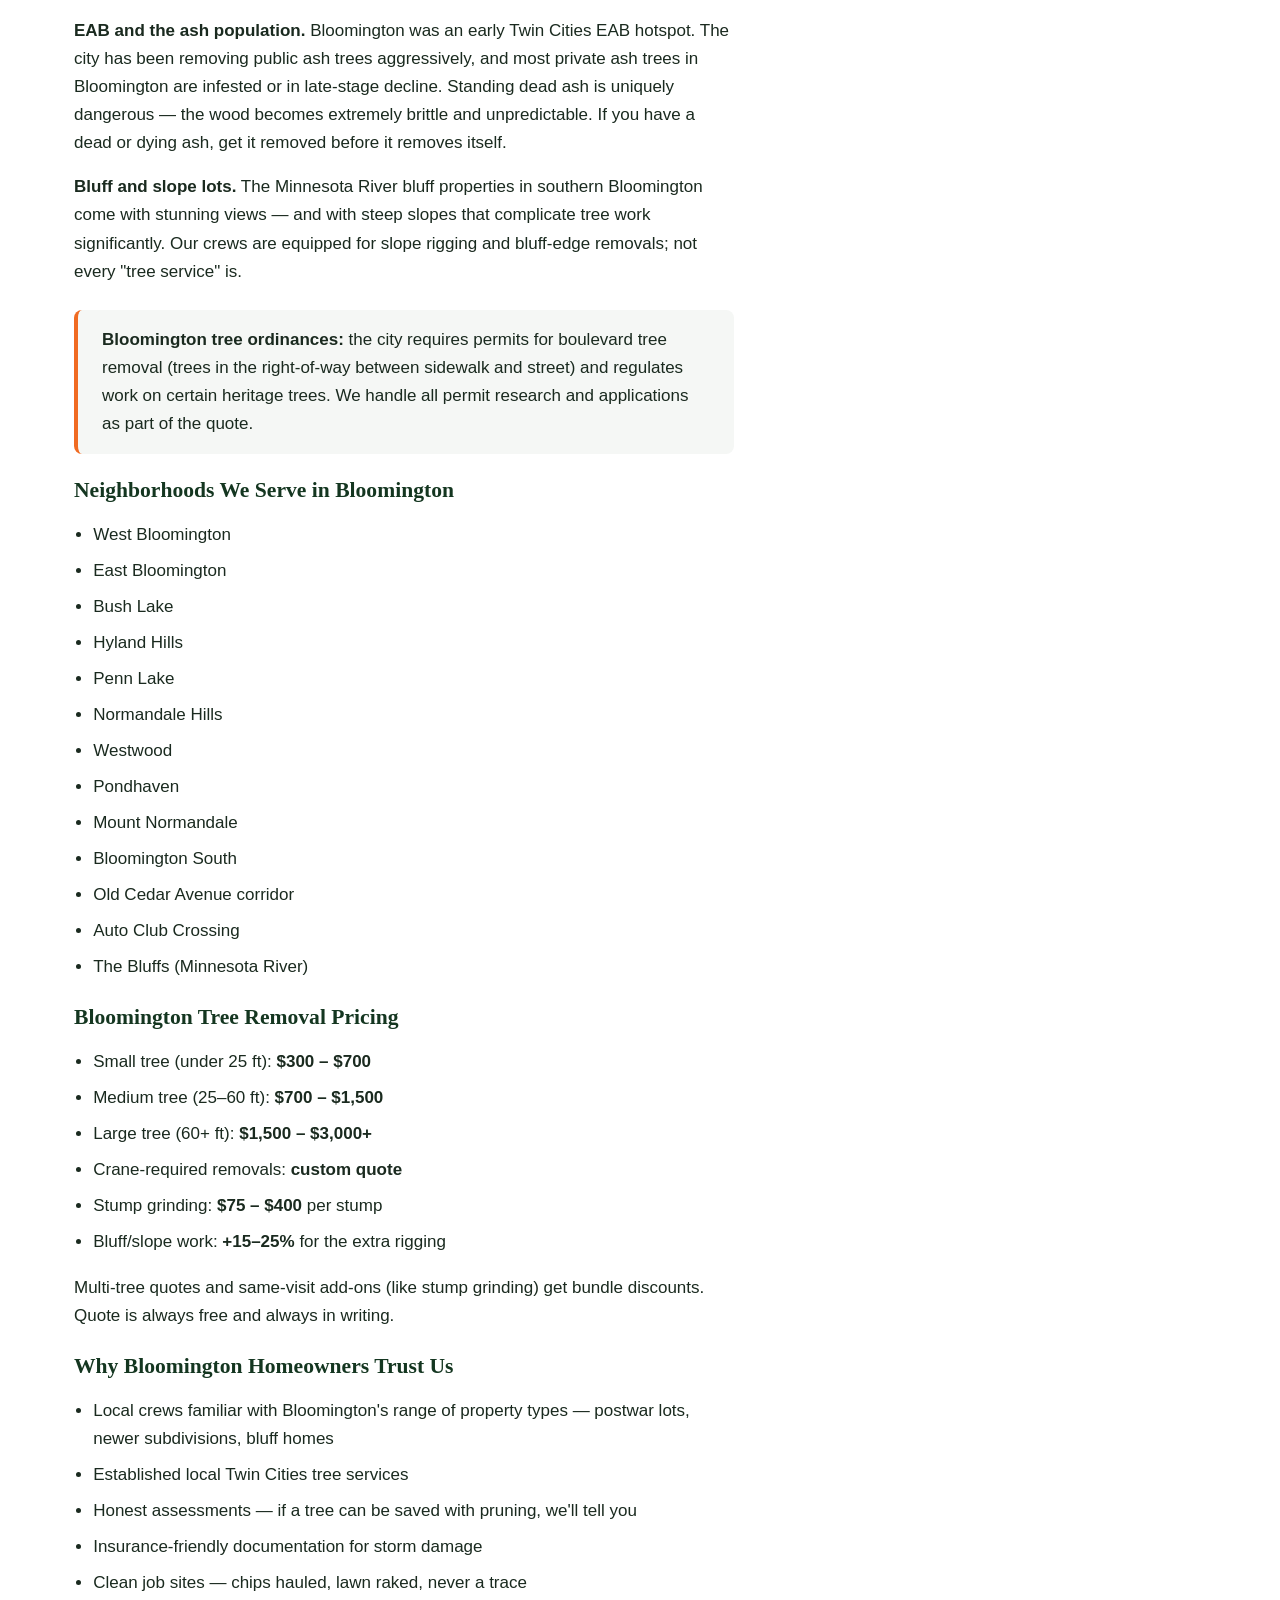
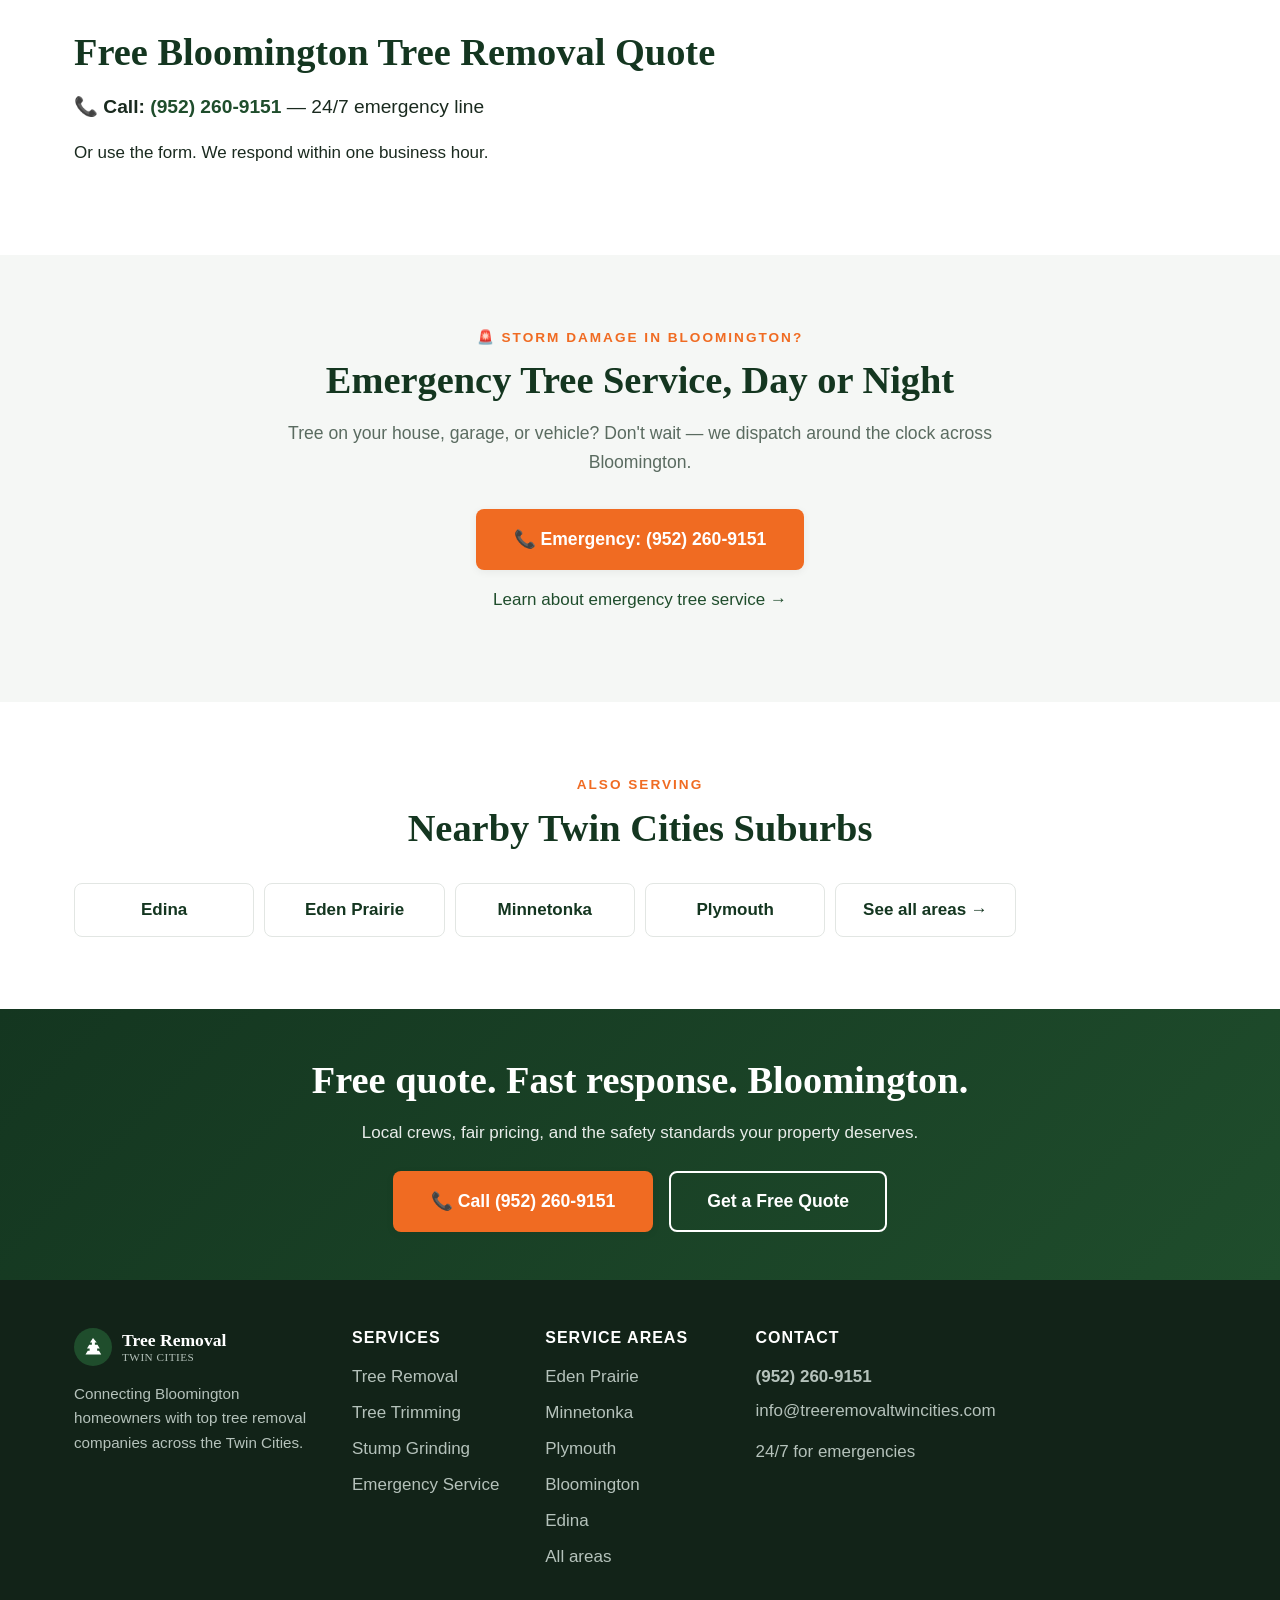
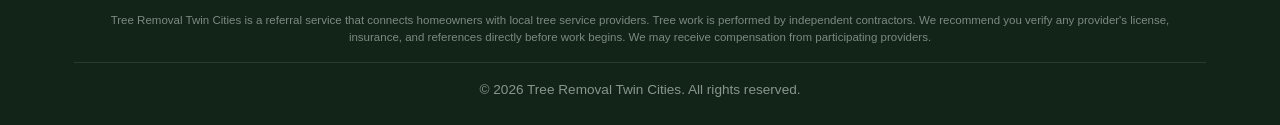
==== commit 5bfa9d06: "Strip insurance language for liability" ====
--- a/bloomington-tree-removal/index.html
+++ b/bloomington-tree-removal/index.html
@@ -78,7 +78,7 @@
 <section class="trust-strip">
   <div class="container">
     <div class="trust-item"><strong>Fast Response</strong><span>Within 1 hour</span></div>
-    <div class="trust-item"><strong>Top Local Pros</strong><span>Licensed &amp; insured</span></div>
+    <div class="trust-item"><strong>Top Local Pros</strong><span>Twin Cities tree experts</span></div>
     <div class="trust-item"><strong>24/7 Emergency</strong><span>Bloomington storm response</span></div>
     <div class="trust-item"><strong>Free Quotes</strong><span>Written, no pressure</span></div>
   </div>
@@ -146,7 +146,7 @@
         <h3>Why Bloomington Homeowners Trust Us</h3>
         <ul>
           <li>Local crews familiar with Bloomington's range of property types — postwar lots, newer subdivisions, bluff homes</li>
-          <li>Fully licensed and insured local crews</li>
+          <li>Established local Twin Cities tree services</li>
           <li>Honest assessments — if a tree can be saved with pruning, we'll tell you</li>
           <li>Insurance-friendly documentation for storm damage</li>
           <li>Clean job sites — chips hauled, lawn raked, never a trace</li>
@@ -256,7 +256,7 @@
         <p style="margin-top:0.8rem;">24/7 for emergencies</p>
       </div>
     </div>
-    <p style="font-size:0.72rem;color:#7c8a82;text-align:center;margin:0.5rem 0 1rem;line-height:1.5;padding:0 1rem;">Tree Removal Twin Cities is a referral and lead-routing service. Tree work is performed by independently licensed and insured local providers. We may receive compensation from participating providers.</p>
+    <p style="font-size:0.72rem;color:#7c8a82;text-align:center;margin:0.5rem 0 1rem;line-height:1.5;padding:0 1rem;">Tree Removal Twin Cities is a referral service that connects homeowners with local tree service providers. Tree work is performed by independent contractors. We recommend you verify any provider's license, insurance, and references directly before work begins. We may receive compensation from participating providers.</p>
     <div class="footer-bottom">&copy; <span data-current-year></span> Tree Removal Twin Cities. All rights reserved.</div>
   </div>
 </footer>
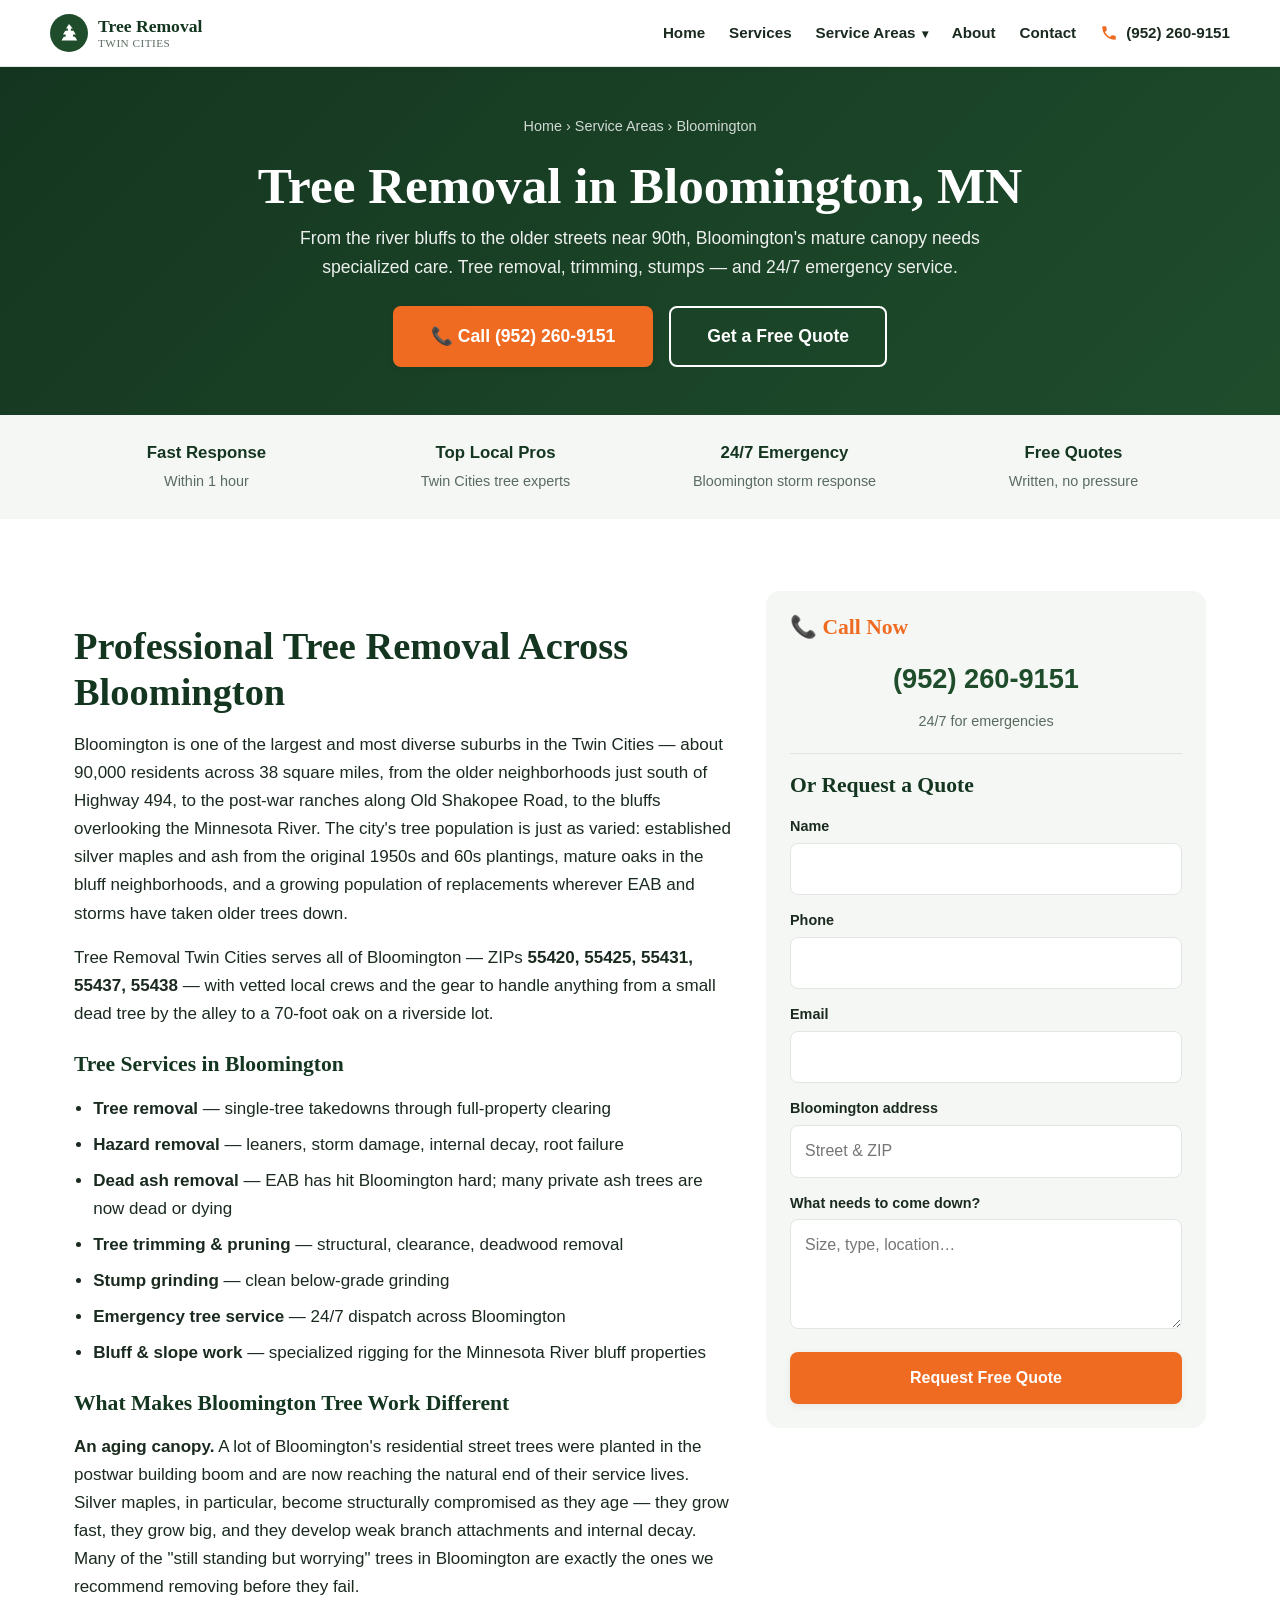
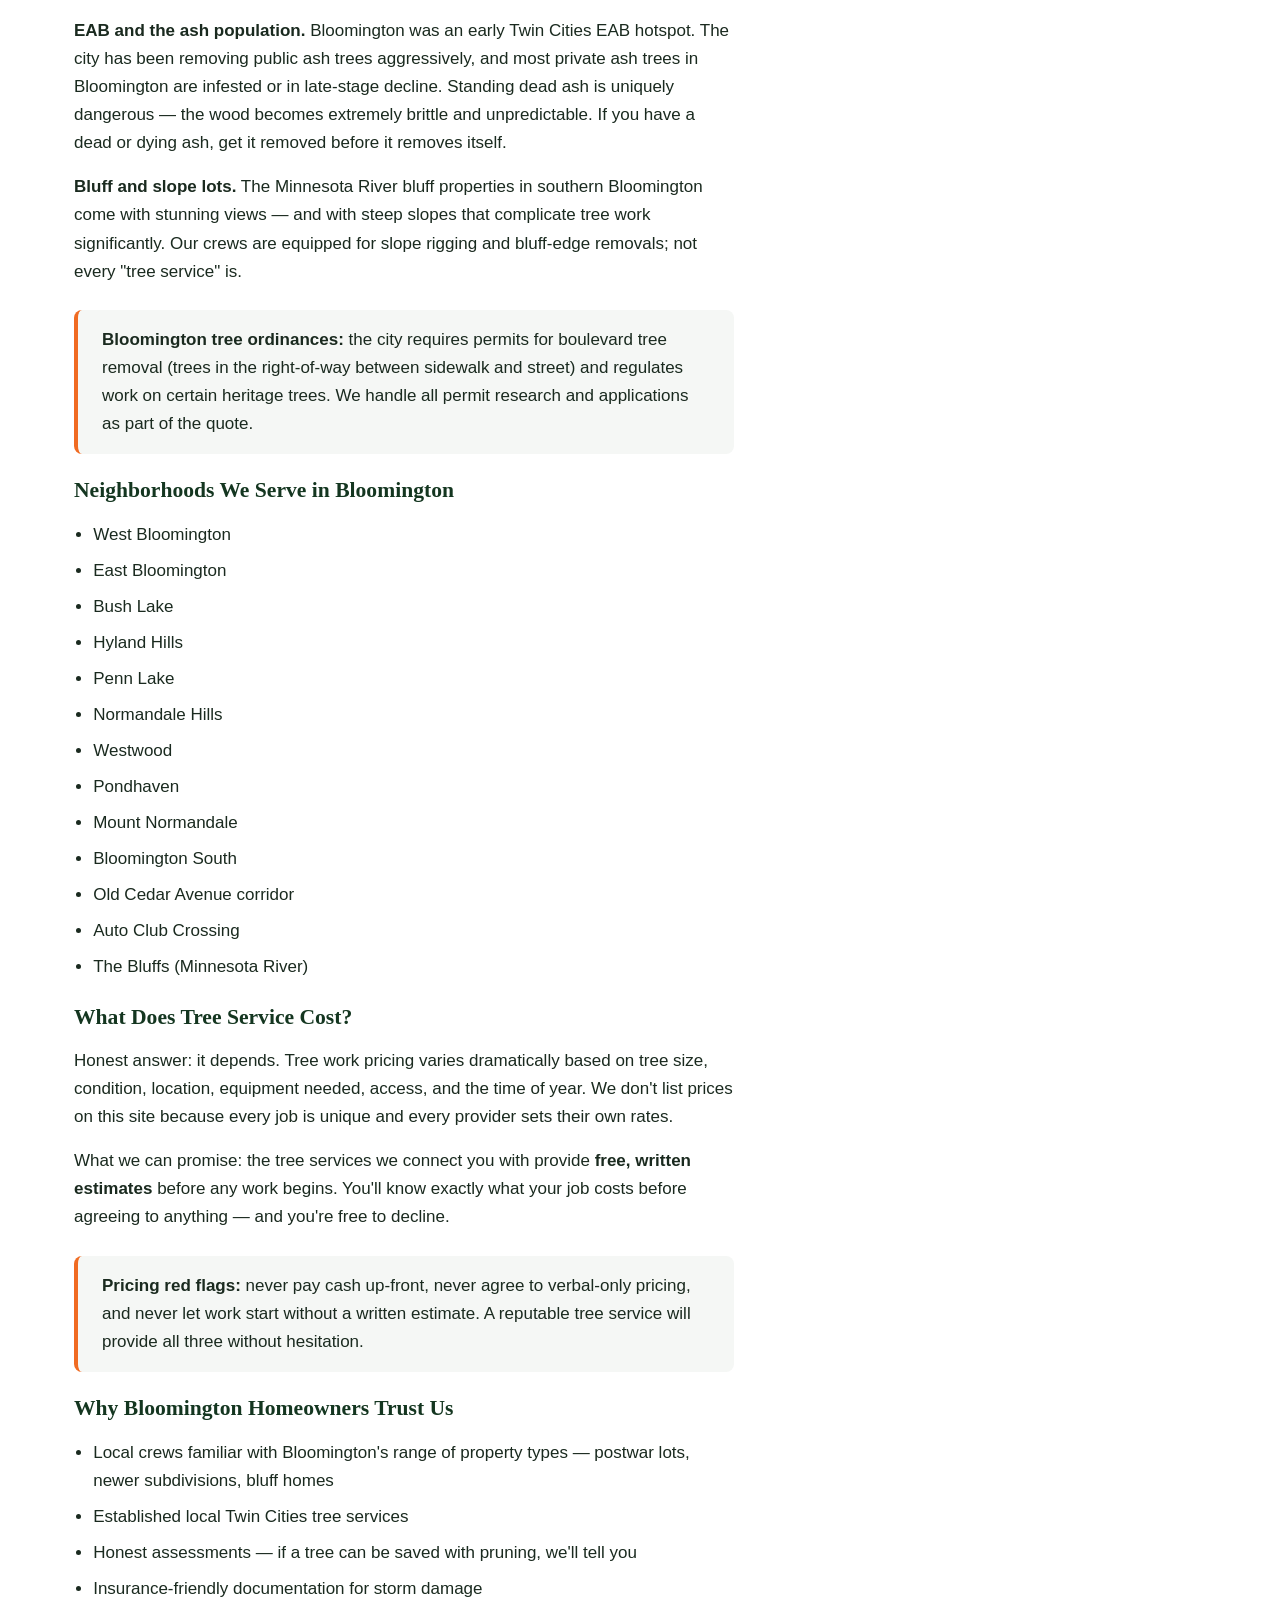
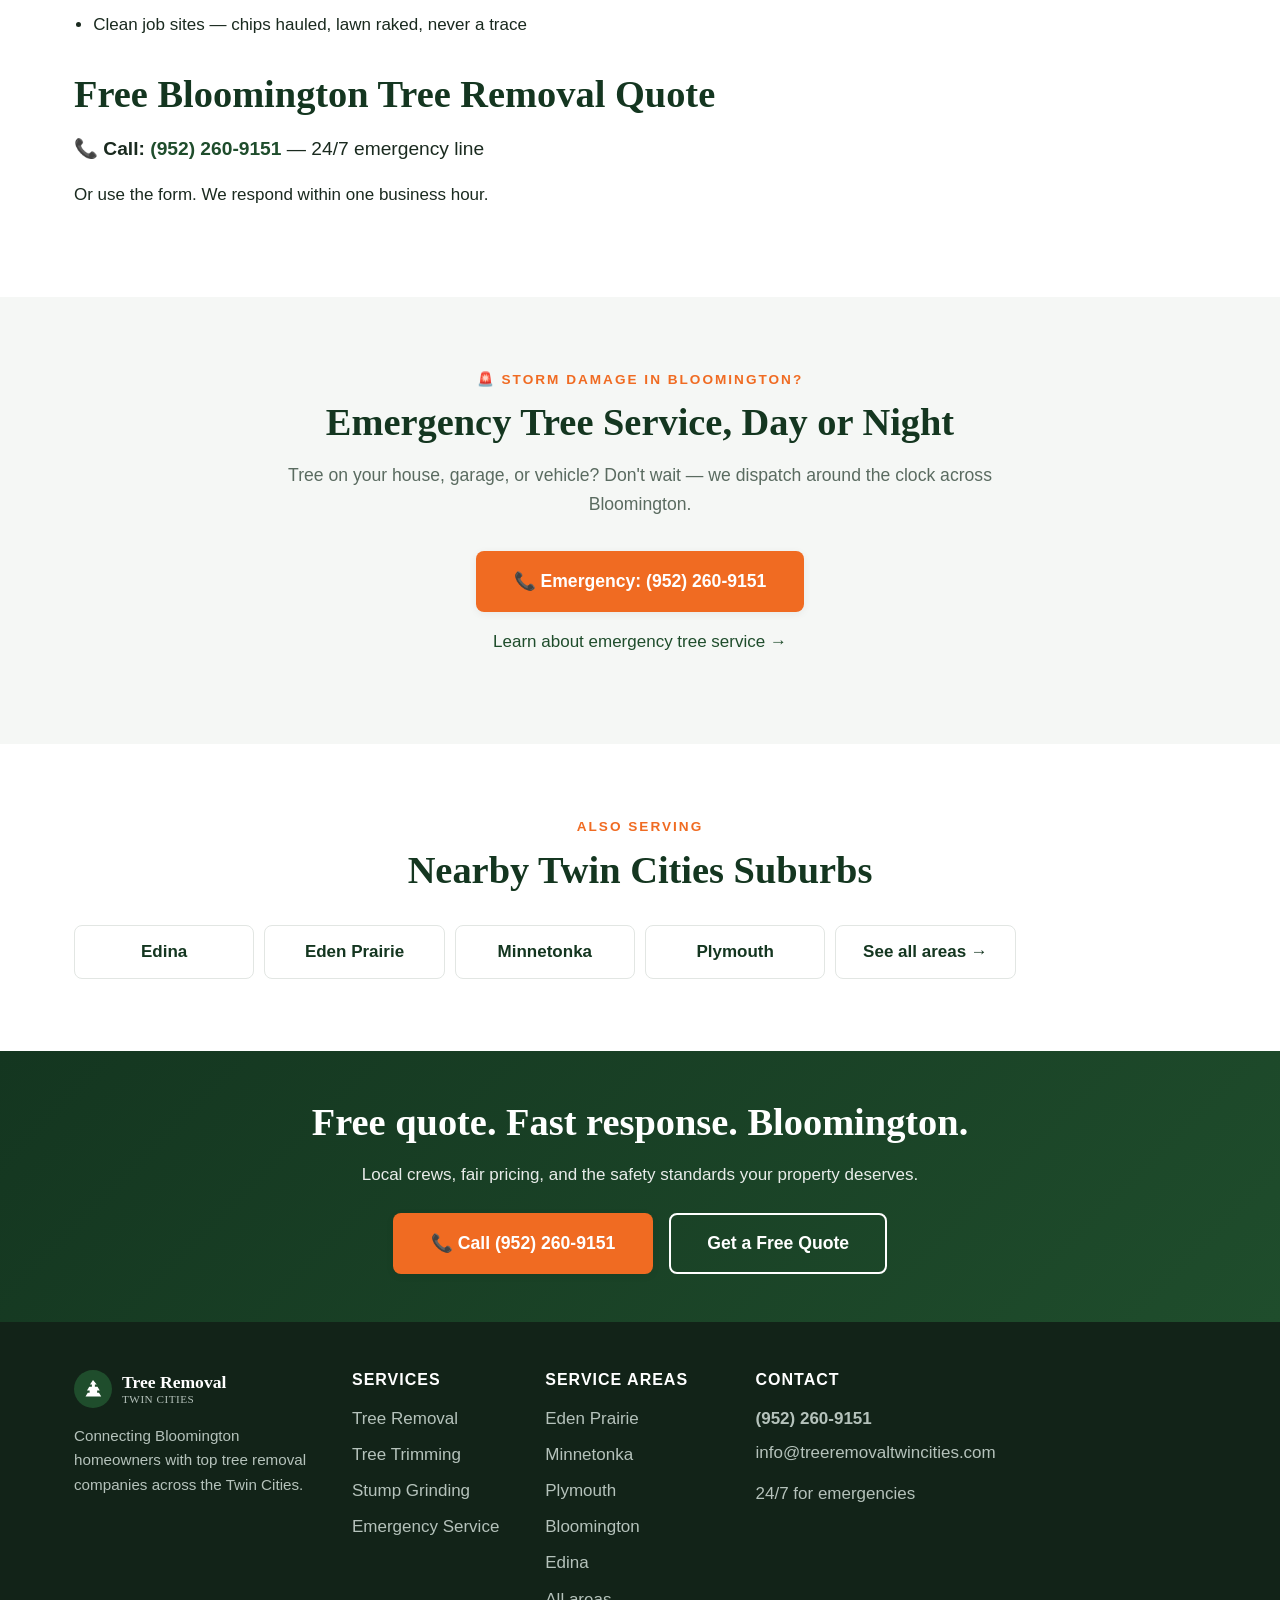
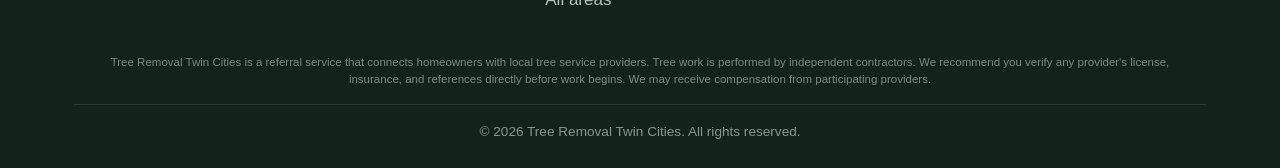
==== commit d1889cff: "remove pricing" ====
--- a/bloomington-tree-removal/index.html
+++ b/bloomington-tree-removal/index.html
@@ -132,16 +132,12 @@
           <li>The Bluffs (Minnesota River)</li>
         </ul>
 
-        <h3>Bloomington Tree Removal Pricing</h3>
-        <ul>
-          <li>Small tree (under 25 ft): <strong>$300 – $700</strong></li>
-          <li>Medium tree (25–60 ft): <strong>$700 – $1,500</strong></li>
-          <li>Large tree (60+ ft): <strong>$1,500 – $3,000+</strong></li>
-          <li>Crane-required removals: <strong>custom quote</strong></li>
-          <li>Stump grinding: <strong>$75 – $400</strong> per stump</li>
-          <li>Bluff/slope work: <strong>+15–25%</strong> for the extra rigging</li>
-        </ul>
-        <p>Multi-tree quotes and same-visit add-ons (like stump grinding) get bundle discounts. Quote is always free and always in writing.</p>
+        <h3>What Does Tree Service Cost?</h3>
+        <p>Honest answer: it depends. Tree work pricing varies dramatically based on tree size, condition, location, equipment needed, access, and the time of year. We don't list prices on this site because every job is unique and every provider sets their own rates.</p>
+        <p>What we can promise: the tree services we connect you with provide <strong>free, written estimates</strong> before any work begins. You'll know exactly what your job costs before agreeing to anything — and you're free to decline.</p>
+        <div class="callout">
+          <strong>Pricing red flags:</strong> never pay cash up-front, never agree to verbal-only pricing, and never let work start without a written estimate. A reputable tree service will provide all three without hesitation.
+        </div>
 
         <h3>Why Bloomington Homeowners Trust Us</h3>
         <ul>
